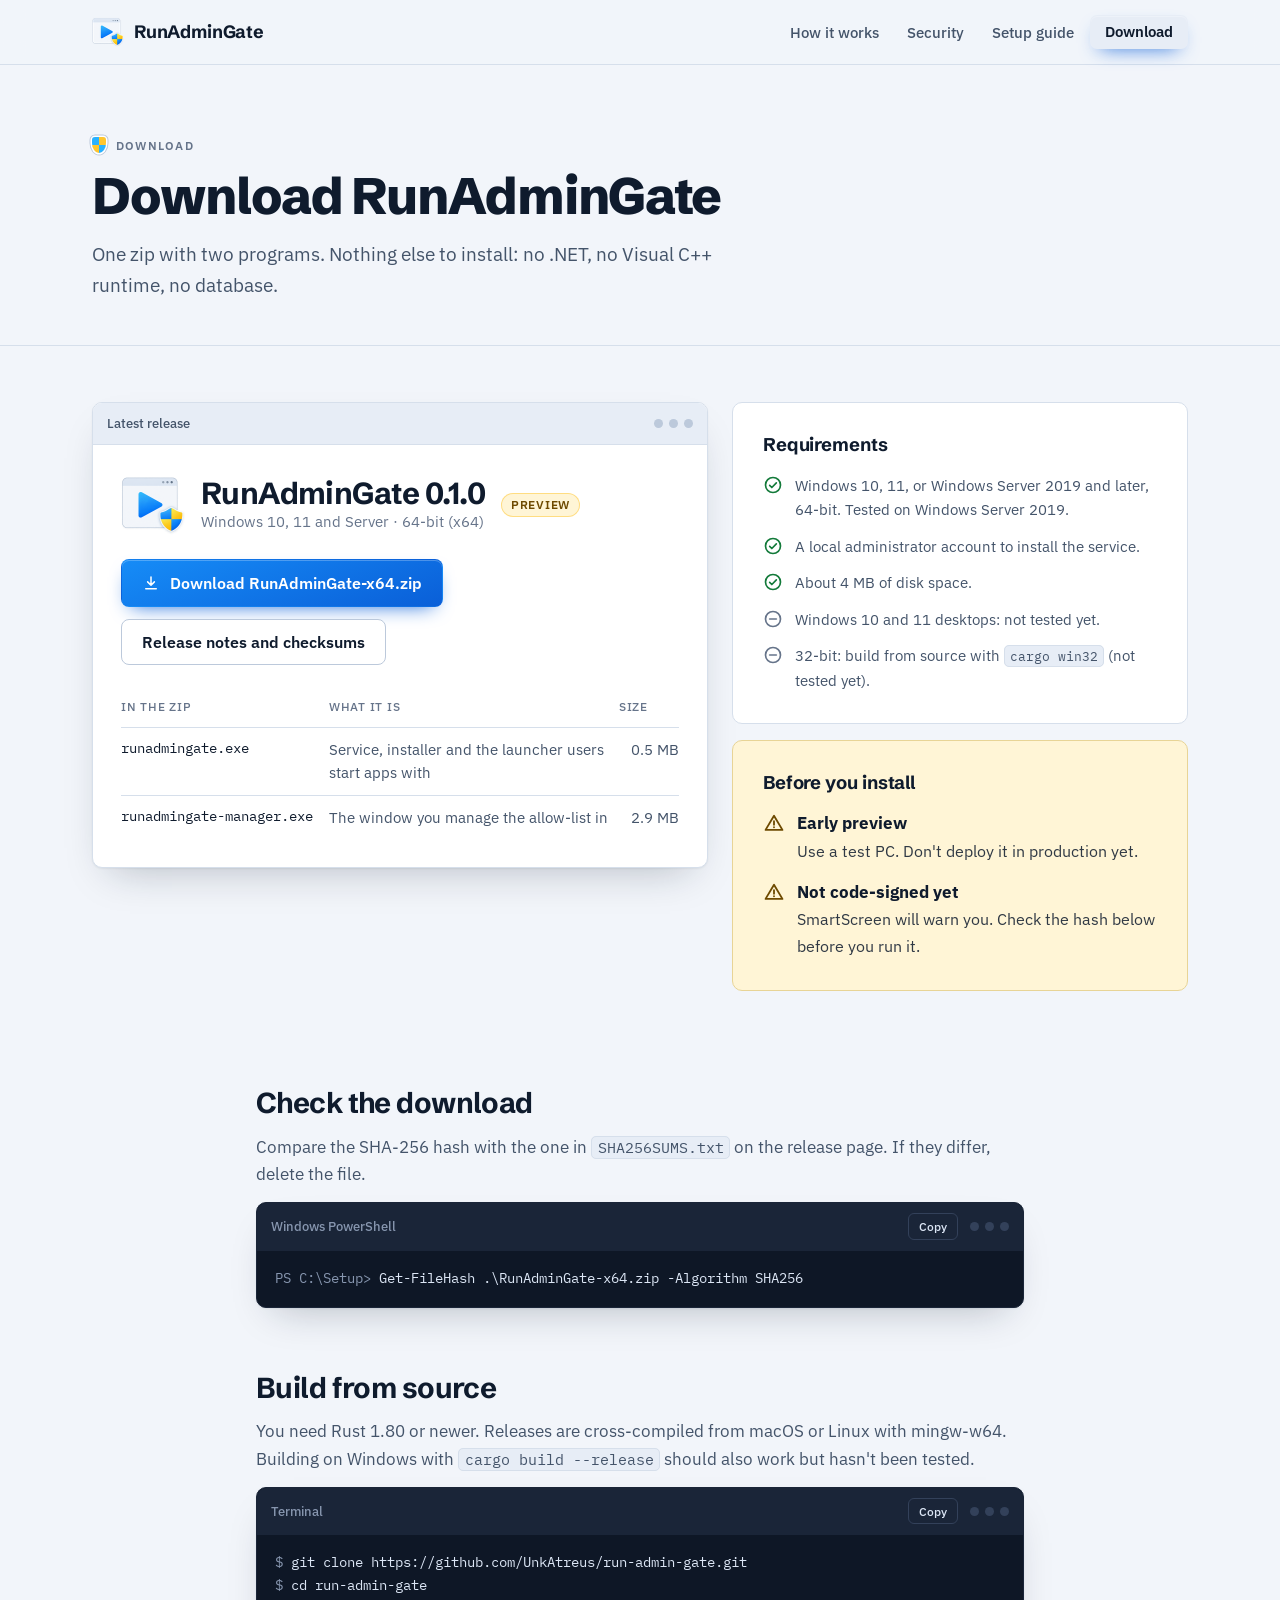
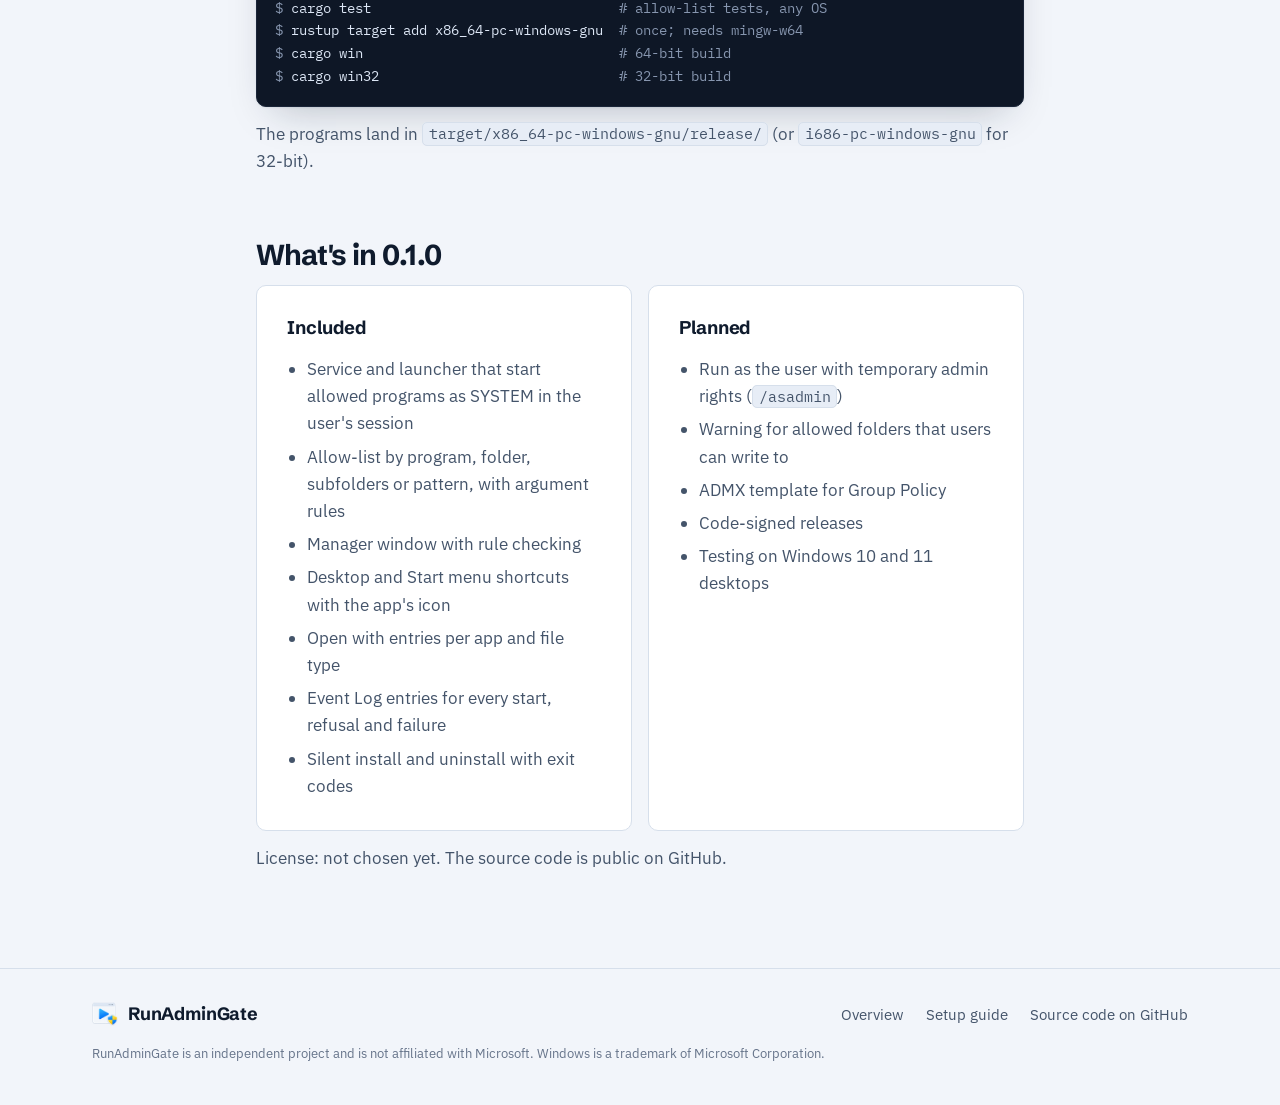
==== site/download.html @ f57c28ee "feat(site): add landing page, setup guide and download page Static site in site/, deployed to GitHub" ====
<!doctype html>
<html lang="en">
<head>
<meta charset="utf-8">
<meta name="viewport" content="width=device-width, initial-scale=1, viewport-fit=cover">
<title>Download RunAdminGate</title>
<meta name="claude:viewport-fit-sides" content="cover">
<meta name="description" content="Download RunAdminGate 0.1.0 for Windows 10, 11 and Windows Server (64-bit), check the file hash, or build it from source with Rust.">
<link rel="icon" type="image/png" href="img/logo-64.png">
<link rel="preconnect" href="https://fonts.googleapis.com">
<link rel="preconnect" href="https://fonts.gstatic.com" crossorigin>
<link rel="stylesheet" href="https://fonts.googleapis.com/css2?family=IBM+Plex+Mono:wght@400;500&family=IBM+Plex+Sans:ital,wght@0,400;0,500;0,600;1,400&family=Schibsted+Grotesk:wght@600;700;800&display=swap">
<link rel="stylesheet" href="site.css">
</head>
<body>

<header class="topbar">
  <div class="wrap topbar-in">
    <a class="brand" href="index.html"><img src="img/logo-64.png" alt="" width="32" height="32"><span>RunAdminGate</span></a>
    <nav class="nav" aria-label="Main">
      <a class="nav-sec" href="index.html#how">How it works</a>
      <a class="nav-sec" href="index.html#security">Security</a>
      <a href="how-to.html">Setup guide</a>
      <a class="btn btn-primary btn-sm" href="download.html" aria-current="page">Download</a>
    </nav>
  </div>
</header>

<main>
  <section class="page-head">
    <div class="wrap">
      <p class="label"><span class="shield" aria-hidden="true"></span>Download</p>
      <h1>Download RunAdminGate</h1>
      <p class="lead">One zip with two programs. Nothing else to install: no .NET, no Visual C++ runtime, no database.</p>
    </div>
  </section>

  <div class="wrap dl-grid">
    <div class="win release">
      <div class="win-bar"><span class="win-title">Latest release</span><span class="dots" aria-hidden="true"><i></i><i></i><i></i></span></div>
      <div class="body">
        <div class="release-top">
          <img src="img/logo.png" alt="" width="64" height="64">
          <div>
            <h2>RunAdminGate 0.1.0</h2>
            <p>Windows 10, 11 and Server · 64-bit (x64)</p>
          </div>
          <span class="pill">Preview</span>
        </div>
        <div class="cta-row">
          <a class="btn btn-primary" href="https://github.com/UnkAtreus/run-admin-gate/releases/latest/download/RunAdminGate-x64.zip">
            <svg viewBox="0 0 24 24" fill="none" stroke="currentColor" stroke-width="2" stroke-linecap="round" stroke-linejoin="round" aria-hidden="true"><path d="M12 4v11m0 0-4.5-4.5M12 15l4.5-4.5M5 19.5h14"/></svg>
            Download RunAdminGate-x64.zip
          </a>
          <a class="btn btn-quiet" href="https://github.com/UnkAtreus/run-admin-gate/releases/latest">Release notes and checksums</a>
        </div>
        <table class="files">
          <thead><tr><th scope="col">In the zip</th><th scope="col">What it is</th><th scope="col">Size</th></tr></thead>
          <tbody>
            <tr><td>runadmingate.exe</td><td>Service, installer and the launcher users start apps with</td><td>0.5 MB</td></tr>
            <tr><td>runadmingate-manager.exe</td><td>The window you manage the allow-list in</td><td>2.9 MB</td></tr>
          </tbody>
        </table>
      </div>
    </div>

    <aside class="side">
      <div class="panel">
        <h3>Requirements</h3>
        <ul class="reqs">
          <li><svg viewBox="0 0 24 24" fill="none" stroke="currentColor" stroke-width="2" stroke-linecap="round" stroke-linejoin="round" aria-hidden="true"><circle cx="12" cy="12" r="9"/><path d="m8 12.5 2.6 2.5L16 9.5"/></svg><span>Windows 10, 11, or Windows Server 2019 and later, 64-bit. Tested on Windows Server 2019.</span></li>
          <li><svg viewBox="0 0 24 24" fill="none" stroke="currentColor" stroke-width="2" stroke-linecap="round" stroke-linejoin="round" aria-hidden="true"><circle cx="12" cy="12" r="9"/><path d="m8 12.5 2.6 2.5L16 9.5"/></svg><span>A local administrator account to install the service.</span></li>
          <li><svg viewBox="0 0 24 24" fill="none" stroke="currentColor" stroke-width="2" stroke-linecap="round" stroke-linejoin="round" aria-hidden="true"><circle cx="12" cy="12" r="9"/><path d="m8 12.5 2.6 2.5L16 9.5"/></svg><span>About 4 MB of disk space.</span></li>
          <li class="no"><svg viewBox="0 0 24 24" fill="none" stroke="currentColor" stroke-width="2" stroke-linecap="round" stroke-linejoin="round" aria-hidden="true"><circle cx="12" cy="12" r="9"/><path d="M8 12h8"/></svg><span>Windows 10 and 11 desktops: not tested yet.</span></li>
          <li class="no"><svg viewBox="0 0 24 24" fill="none" stroke="currentColor" stroke-width="2" stroke-linecap="round" stroke-linejoin="round" aria-hidden="true"><circle cx="12" cy="12" r="9"/><path d="M8 12h8"/></svg><span>32-bit: build from source with <code>cargo win32</code> (not tested yet).</span></li>
        </ul>
      </div>
      <div class="panel caution">
        <h3>Before you install</h3>
        <ul class="checks">
          <li class="careful"><svg viewBox="0 0 24 24" fill="none" stroke="currentColor" stroke-width="2" stroke-linecap="round" stroke-linejoin="round" aria-hidden="true"><path d="M12 4 2.8 19.5h18.4z"/><path d="M12 10v4m0 2.6v.1"/></svg><div><strong>Early preview</strong><span>Use a test PC. Don't deploy it in production yet.</span></div></li>
          <li class="careful"><svg viewBox="0 0 24 24" fill="none" stroke="currentColor" stroke-width="2" stroke-linecap="round" stroke-linejoin="round" aria-hidden="true"><path d="M12 4 2.8 19.5h18.4z"/><path d="M12 10v4m0 2.6v.1"/></svg><div><strong>Not code-signed yet</strong><span>SmartScreen will warn you. Check the hash below before you run it.</span></div></li>
        </ul>
      </div>
    </aside>
  </div>

  <div class="wrap dl-more">
    <section id="verify">
      <h2>Check the download</h2>
      <p>Compare the SHA-256 hash with the one in <code>SHA256SUMS.txt</code> on the release page. If they differ, delete the file.</p>
      <div class="win term">
        <div class="win-bar"><span class="win-title">Windows PowerShell</span><button class="copy" type="button">Copy</button><span class="dots" aria-hidden="true"><i></i><i></i><i></i></span></div>
<pre><code><span class="p">PS C:\Setup&gt; </span>Get-FileHash .\RunAdminGate-x64.zip -Algorithm SHA256</code></pre>
      </div>
    </section>

    <section id="source">
      <h2>Build from source</h2>
      <p>You need Rust 1.80 or newer. Releases are cross-compiled from macOS or Linux with mingw-w64. Building on Windows with <code>cargo build --release</code> should also work but hasn't been tested.</p>
      <div class="win term">
        <div class="win-bar"><span class="win-title">Terminal</span><button class="copy" type="button">Copy</button><span class="dots" aria-hidden="true"><i></i><i></i><i></i></span></div>
<pre><code><span class="p">$ </span>git clone https://github.com/UnkAtreus/run-admin-gate.git
<span class="p">$ </span>cd run-admin-gate
<span class="p">$ </span>cargo test                               <span class="c"># allow-list tests, any OS</span>
<span class="p">$ </span>rustup target add x86_64-pc-windows-gnu  <span class="c"># once; needs mingw-w64</span>
<span class="p">$ </span>cargo win                                <span class="c"># 64-bit build</span>
<span class="p">$ </span>cargo win32                              <span class="c"># 32-bit build</span></code></pre>
      </div>
      <p>The programs land in <code>target/x86_64-pc-windows-gnu/release/</code> (or <code>i686-pc-windows-gnu</code> for 32-bit).</p>
    </section>

    <section id="changes">
      <h2>What's in 0.1.0</h2>
      <div class="notes-cols">
        <div class="panel">
          <h3>Included</h3>
          <ul>
            <li>Service and launcher that start allowed programs as SYSTEM in the user's session</li>
            <li>Allow-list by program, folder, subfolders or pattern, with argument rules</li>
            <li>Manager window with rule checking</li>
            <li>Desktop and Start menu shortcuts with the app's icon</li>
            <li>Open with entries per app and file type</li>
            <li>Event Log entries for every start, refusal and failure</li>
            <li>Silent install and uninstall with exit codes</li>
          </ul>
        </div>
        <div class="panel">
          <h3>Planned</h3>
          <ul>
            <li>Run as the user with temporary admin rights (<code>/asadmin</code>)</li>
            <li>Warning for allowed folders that users can write to</li>
            <li>ADMX template for Group Policy</li>
            <li>Code-signed releases</li>
            <li>Testing on Windows 10 and 11 desktops</li>
          </ul>
        </div>
      </div>
      <p>License: not chosen yet. The source code is public on GitHub.</p>
    </section>
  </div>
</main>

<footer class="foot">
  <div class="wrap foot-in">
    <a class="brand" href="index.html"><img src="img/logo-64.png" alt="" width="26" height="26"><span>RunAdminGate</span></a>
    <nav aria-label="Footer">
      <a href="index.html">Overview</a>
      <a href="how-to.html">Setup guide</a>
      <a href="https://github.com/UnkAtreus/run-admin-gate">Source code on GitHub</a>
    </nav>
    <p class="fine">RunAdminGate is an independent project and is not affiliated with Microsoft. Windows is a trademark of Microsoft Corporation.</p>
  </div>
</footer>

<script src="site.js" defer></script>
</body>
</html>
---- site/site.css ----
/* Layout: a cool "desktop" ground holding app-window panels. The logo's blue play
   and its blue/yellow shield quadrants are the only brand marks, used sparingly. */
:root {
  --desk: #F2F5FA;
  --panel: #FFFFFF;
  --chrome: #E7EDF6;
  --line: #D6DFEB;
  --line-strong: #BCC9DB;
  --ink: #0F1B2D;
  --ink-2: #44546A;
  --ink-3: #66748A;
  --blue: #0A6CF0;
  --blue-hi: #29B2FF;
  --link: #0759C6;
  --blue-tint: #E6F1FE;
  --btn-a: #168CF7;
  --btn-b: #0A5FD8;
  --gold: #FFC62E;
  --gold-mark: #FFDD6E;
  --gold-ink: #6E4A00;
  --gold-tint: #FFF5D6;
  --ok: #137A3A;
  --ok-tint: #E2F4E7;
  --warn: #8F5400;
  --warn-tint: #FFF0D2;
  --bad: #B42318;
  --bad-tint: #FDE8E6;
  --term-bg: #0E1726;
  --term-bar: #1A2538;
  --term-ink: #DCE6F5;
  --term-dim: #8796AF;
  --term-accent: #7CC4FF;
  --band: #0E1A2E;
  --band-ink: #EAF1FB;
  --band-ink-2: #A9B8CE;
  --shadow: 0 1px 2px rgb(15 27 45 / .06), 0 18px 40px -18px rgb(15 27 45 / .28);
  --font-display: "Schibsted Grotesk", "Segoe UI", system-ui, -apple-system, sans-serif;
  --font-body: "IBM Plex Sans", "Segoe UI", system-ui, -apple-system, sans-serif;
  --font-mono: "IBM Plex Mono", Consolas, "SFMono-Regular", ui-monospace, monospace;
  --wrap: 1160px;
  --radius: 10px;
  /* Windows look for the UAC illustration: fixed, because it pictures Windows itself. */
  --w-head: #F8CB4E;
  --w-body: #FFFFFF;
  --w-foot: #F0F0F0;
  --w-ink: #000000;
  --w-ink-2: #3B3B3B;
  --w-ink-3: #767676;
  --w-line: #8A8A8A;
  --w-link: #0063B1;
  --w-btn: #CCCCCC;
}
@media (prefers-color-scheme: dark) {
  :root:not([data-theme="light"]) {
    --desk: #0A111D;
    --panel: #101A2A;
    --chrome: #172338;
    --line: #22314A;
    --line-strong: #33466A;
    --ink: #E7EDF6;
    --ink-2: #A9B6C9;
    --ink-3: #8090A6;
    --blue: #2F8BFF;
    --blue-hi: #4CC3FF;
    --link: #73BAFF;
    --blue-tint: #10264A;
    --btn-a: #1E8FFF;
    --btn-b: #0A5CD6;
    --gold: #FFC62E;
    --gold-mark: rgb(255 198 46 / .38);
    --gold-ink: #FFD866;
    --gold-tint: #2B2410;
    --ok: #5BCB86;
    --ok-tint: #0F2A1B;
    --warn: #F2B04C;
    --warn-tint: #2D220E;
    --bad: #FF8A7E;
    --bad-tint: #35140F;
    --term-bg: #060C16;
    --term-bar: #131D2E;
    --term-ink: #DCE6F5;
    --term-dim: #8796AF;
    --term-accent: #7CC4FF;
    --band: #122038;
    --band-ink: #EAF1FB;
    --band-ink-2: #A9B8CE;
    --shadow: 0 1px 2px rgb(0 0 0 / .4), 0 18px 44px -18px rgb(0 0 0 / .7);
    color-scheme: dark;
  }
}
:root[data-theme="dark"] {
  --desk: #0A111D;
  --panel: #101A2A;
  --chrome: #172338;
  --line: #22314A;
  --line-strong: #33466A;
  --ink: #E7EDF6;
  --ink-2: #A9B6C9;
  --ink-3: #8090A6;
  --blue: #2F8BFF;
  --blue-hi: #4CC3FF;
  --link: #73BAFF;
  --blue-tint: #10264A;
  --btn-a: #1E8FFF;
  --btn-b: #0A5CD6;
  --gold: #FFC62E;
  --gold-mark: rgb(255 198 46 / .38);
  --gold-ink: #FFD866;
  --gold-tint: #2B2410;
  --ok: #5BCB86;
  --ok-tint: #0F2A1B;
  --warn: #F2B04C;
  --warn-tint: #2D220E;
  --bad: #FF8A7E;
  --bad-tint: #35140F;
  --term-bg: #060C16;
  --term-bar: #131D2E;
  --term-ink: #DCE6F5;
  --term-dim: #8796AF;
  --term-accent: #7CC4FF;
  --band: #122038;
  --band-ink: #EAF1FB;
  --band-ink-2: #A9B8CE;
  --shadow: 0 1px 2px rgb(0 0 0 / .4), 0 18px 44px -18px rgb(0 0 0 / .7);
  color-scheme: dark;
}

/* ---------- Base ---------- */
*, *::before, *::after { box-sizing: border-box; }
:root {
  padding-top: env(safe-area-inset-top, 0px);
  padding-bottom: env(safe-area-inset-bottom, 0px);
  -webkit-text-size-adjust: 100%;
}
html { scroll-behavior: smooth; scroll-padding-top: 84px; }
body {
  margin: 0;
  background: var(--desk);
  color: var(--ink);
  font: 400 17px/1.6 var(--font-body);
  -webkit-font-smoothing: antialiased;
}
img { max-width: 100%; height: auto; display: block; }
a { color: var(--link); text-underline-offset: 3px; }
a:hover { text-decoration-thickness: 2px; }
:focus-visible { outline: 2px solid var(--blue); outline-offset: 3px; border-radius: 4px; }
h1, h2, h3 { font-family: var(--font-display); color: var(--ink); text-wrap: balance; margin: 0; }
h1 { font-weight: 800; letter-spacing: -0.025em; }
h2 { font-weight: 700; font-size: clamp(1.75rem, 3.2vw, 2.5rem); line-height: 1.12; letter-spacing: -0.02em; }
h3 { font-weight: 700; font-size: 1.15rem; line-height: 1.3; letter-spacing: -0.005em; }
p { margin: 0; }
code, kbd, pre { font-family: var(--font-mono); }
:not(pre) > code {
  font-size: .86em;
  background: var(--chrome);
  border: 1px solid var(--line);
  border-radius: 5px;
  padding: .08em .38em;
  overflow-wrap: anywhere;
}
kbd {
  font-size: .82em;
  border: 1px solid var(--line-strong);
  border-bottom-width: 2px;
  border-radius: 5px;
  padding: .05em .4em;
  background: var(--panel);
}
.wrap {
  max-width: var(--wrap);
  margin-inline: auto;
  padding-left: max(clamp(16px, 4vw, 32px), env(safe-area-inset-left, 0px));
  padding-right: max(clamp(16px, 4vw, 32px), env(safe-area-inset-right, 0px));
}
.sr-only { position: absolute; width: 1px; height: 1px; overflow: hidden; clip: rect(0 0 0 0); white-space: nowrap; }

/* The shield mark from the logo: blue/yellow quadrants. */
.shield {
  display: inline-block;
  flex: none;
  width: 14px;
  height: 16px;
  background: conic-gradient(var(--gold) 0 25%, var(--blue-hi) 0 50%, var(--gold) 0 75%, var(--blue-hi) 0);
  border-radius: 3px 3px 50% 50% / 3px 3px 62% 62%;
  box-shadow: 0 0 0 1.5px var(--panel), 0 0 0 2.5px var(--line-strong);
}

/* ---------- Top bar ---------- */
.topbar {
  position: sticky;
  top: env(safe-area-inset-top, 0px);
  z-index: 20;
  background: color-mix(in srgb, var(--desk) 86%, transparent);
  backdrop-filter: saturate(1.4) blur(12px);
  -webkit-backdrop-filter: saturate(1.4) blur(12px);
  border-bottom: 1px solid var(--line);
}
.topbar-in { display: flex; align-items: center; gap: 16px; min-height: 64px; }
.brand {
  display: flex; align-items: center; gap: 10px;
  color: var(--ink); text-decoration: none;
  font: 700 1.12rem/1 var(--font-display); letter-spacing: -0.01em;
}
.brand img { width: 32px; height: 32px; }
.nav { margin-left: auto; display: flex; align-items: center; gap: 4px; }
.nav a:not(.btn) {
  color: var(--ink-2); text-decoration: none; font-size: .95rem; font-weight: 500;
  padding: 8px 12px; border-radius: 6px;
}
.nav a:not(.btn):hover { color: var(--ink); background: var(--chrome); }
.nav a[aria-current="page"] { color: var(--ink); background: var(--chrome); }
@media (max-width: 760px) { .nav .nav-sec { display: none; } }
@media (max-width: 420px) { .nav a:not(.btn) { padding: 8px 8px; } .brand span { font-size: 1rem; } }

/* ---------- Buttons ---------- */
.btn {
  display: inline-flex; align-items: center; justify-content: center; gap: 10px;
  font: 600 1rem/1 var(--font-body);
  padding: 14px 20px; border-radius: 8px;
  text-decoration: none; cursor: pointer; border: 1px solid transparent;
  transition: transform .15s ease, box-shadow .15s ease, background-color .15s ease;
}
.btn svg { width: 18px; height: 18px; flex: none; }
.btn-primary {
  color: #FFFFFF;
  background: linear-gradient(160deg, var(--btn-a), var(--btn-b));
  box-shadow: 0 1px 0 rgb(255 255 255 / .25) inset, 0 8px 20px -10px var(--btn-b);
}
.btn-primary:hover { transform: translateY(-1px); box-shadow: 0 1px 0 rgb(255 255 255 / .25) inset, 0 12px 24px -10px var(--btn-b); text-decoration: none; }
.btn-quiet { color: var(--ink); background: var(--panel); border-color: var(--line-strong); }
.btn-quiet:hover { background: var(--chrome); text-decoration: none; }
.btn-sm { padding: 9px 14px; font-size: .92rem; border-radius: 7px; }
@media (prefers-reduced-motion: reduce) {
  html { scroll-behavior: auto; }
  .btn, .btn:hover { transition: none; transform: none; }
}

/* ---------- Window frame (echoes the logo's app window) ---------- */
.win {
  background: var(--panel);
  border: 1px solid var(--line);
  border-radius: var(--radius);
  box-shadow: var(--shadow);
  overflow: hidden;
  min-width: 0;
}
.win-bar {
  display: flex; align-items: center; gap: 12px;
  padding: 10px 14px;
  background: var(--chrome);
  border-bottom: 1px solid var(--line);
  font-size: .82rem; color: var(--ink-2); font-weight: 500;
}
.win-title { min-width: 0; overflow: hidden; text-overflow: ellipsis; white-space: nowrap; }
.dots { margin-left: auto; display: flex; gap: 6px; flex: none; }
.dots i { width: 9px; height: 9px; border-radius: 50%; background: var(--line-strong); }

/* Terminal window: dark in both themes, like a real console. */
.term { background: var(--term-bg); border-color: var(--term-bar); }
.term .win-bar { background: var(--term-bar); border-bottom-color: var(--term-bar); color: var(--term-dim); }
.term .dots i { background: #33415A; }
.term pre {
  margin: 0; padding: 16px 18px 18px;
  color: var(--term-ink); font-size: .86rem; line-height: 1.65;
  overflow-x: auto; white-space: pre;
}
.term .p { color: var(--term-dim); user-select: none; }
.term .c { color: var(--term-dim); }
.term .a { color: var(--term-accent); }
.copy {
  margin-left: auto; flex: none;
  font: 500 .78rem/1 var(--font-body);
  color: var(--term-ink); background: transparent;
  border: 1px solid #33415A; border-radius: 6px;
  padding: 6px 10px; cursor: pointer;
}
.copy:hover { background: rgb(255 255 255 / .06); }
.copy + .dots { margin-left: 0; }

/* ---------- Section scaffolding ---------- */
.section { padding-block: clamp(56px, 8vw, 104px); }
.section + .section { border-top: 1px solid var(--line); }
.sec-head { display: grid; gap: 14px; max-width: 46rem; margin-bottom: clamp(28px, 4vw, 48px); }
.sec-head p { color: var(--ink-2); font-size: 1.08rem; }
.label {
  display: flex; align-items: center; gap: 10px;
  font: 600 .78rem/1 var(--font-body); letter-spacing: .1em; text-transform: uppercase;
  color: var(--ink-3);
}

/* ---------- Hero ---------- */
.hero { padding-block: clamp(40px, 7vw, 88px) clamp(48px, 7vw, 96px); overflow: hidden; }
.hero-grid { display: grid; gap: clamp(36px, 5vw, 64px); align-items: center; }
@media (min-width: 980px) { .hero-grid { grid-template-columns: minmax(0, 1.08fr) minmax(0, 1fr); } }
.hero-copy { display: grid; gap: 22px; min-width: 0; }
.hero h1 { font-size: clamp(2.3rem, 4.6vw, 3.35rem); line-height: 1.05; }
.hl {
  background: linear-gradient(transparent 60%, var(--gold-mark) 60%, var(--gold-mark) 92%, transparent 92%);
  padding-inline: .06em;
  -webkit-box-decoration-break: clone; box-decoration-break: clone;
}
.lead { font-size: clamp(1.06rem, 1.6vw, 1.2rem); color: var(--ink-2); max-width: 34em; }
.cta-row { display: flex; flex-wrap: wrap; gap: 12px; }
.facts {
  list-style: none; margin: 0; padding: 0;
  display: flex; flex-wrap: wrap; gap: 8px 20px;
  font-size: .9rem; color: var(--ink-3);
}
.facts li { display: flex; align-items: center; gap: 8px; }
.facts li::before { content: ""; width: 6px; height: 6px; border-radius: 50%; background: var(--blue-hi); }

.hero-visual { position: relative; min-width: 0; }
.shot { margin: 0; }
.shot img {
  border: 1px solid var(--line-strong);
  border-radius: 8px;
  box-shadow: var(--shadow);
  background: var(--panel);
}
.events { display: grid; gap: 10px; margin-top: 14px; }
@media (min-width: 980px) {
  .hero-visual { padding: 0 0 136px 24px; }
  .events { position: absolute; left: -8px; bottom: 0; width: min(420px, 86%); margin: 0; }
}
.event {
  background: var(--panel);
  border: 1px solid var(--line);
  border-left: 3px solid var(--lvl);
  border-radius: 8px;
  box-shadow: var(--shadow);
  padding: 10px 14px 12px;
  font-size: .8rem;
  min-width: 0;
}
.event header { display: flex; flex-wrap: wrap; align-items: center; gap: 4px 10px; color: var(--ink-3); margin-bottom: 4px; }
.event header strong { color: var(--ink); font-weight: 600; }
.event .src { margin-left: auto; font-family: var(--font-mono); font-size: .74rem; }
.event p { font-family: var(--font-mono); font-size: .76rem; line-height: 1.55; color: var(--ink-2); overflow-wrap: anywhere; }
.lvl {
  display: inline-grid; place-items: center;
  width: 16px; height: 16px; border-radius: 50%;
  background: var(--lvl); color: var(--panel);
  font: 700 .7rem/1 var(--font-body);
}
.ev-info { --lvl: var(--blue); }
.ev-warn { --lvl: var(--warn); }
.ev-warn .lvl { border-radius: 3px; }
.ev-err { --lvl: var(--bad); }

/* ---------- Problem → fix ---------- */
.problem-head { display: grid; gap: 32px; align-items: center; margin-bottom: clamp(28px, 4vw, 44px); }
.problem-head .sec-head { margin-bottom: 0; }
@media (min-width: 980px) { .problem-head { grid-template-columns: minmax(0, 1.25fr) minmax(0, .75fr); gap: 56px; } }

/* UAC illustration: the administrator credential prompt, drawn as a picture. */
.shot-uac { margin: 0; display: grid; justify-items: center; min-width: 0; }
.uacw {
  width: min(100%, 360px);
  background: var(--w-body); color: var(--w-ink);
  font: 400 .72rem/1.45 "Segoe UI", var(--font-body);
  box-shadow: var(--shadow);
  border: 1px solid var(--w-line);
  user-select: none; pointer-events: none;
}
.uacw-head { background: var(--w-head); padding: 8px 14px 14px; display: grid; gap: 8px; }
.uacw-title { display: flex; justify-content: space-between; align-items: center; font-size: .68rem; color: var(--w-ink-2); }
.uacw-x { position: relative; width: 9px; height: 9px; }
.uacw-x::before, .uacw-x::after { content: ""; position: absolute; left: 4px; top: -1px; width: 1px; height: 11px; background: var(--w-ink-2); transform: rotate(45deg); }
.uacw-x::after { transform: rotate(-45deg); }
.uacw-q { font-size: .98rem; line-height: 1.3; font-weight: 400; color: var(--w-ink); }
.uacw-body { padding: 12px 14px 12px; display: grid; gap: 8px; color: var(--w-ink-2); }
.uacw-app { display: flex; align-items: center; gap: 10px; font-size: .82rem; color: var(--w-ink); }
.uacw-icon {
  width: 28px; height: 28px; flex: none;
  background: linear-gradient(160deg, #D9DEE6, #9AA3B0);
  border: 1px solid #8A93A0; border-radius: 2px;
}
.uacw-link { color: var(--w-link); }
.uacw-cred { display: flex; gap: 10px; align-items: flex-start; margin-top: 2px; }
.uacw-user {
  position: relative; width: 38px; height: 38px; flex: none;
  background: #C9CED6; overflow: hidden;
}
.uacw-user::before { content: ""; position: absolute; left: 13px; top: 7px; width: 12px; height: 12px; border-radius: 50%; background: #F4F5F7; }
.uacw-user::after { content: ""; position: absolute; left: 7px; top: 22px; width: 24px; height: 22px; border-radius: 12px 12px 0 0; background: #F4F5F7; }
.uacw-fields { flex: 1; display: grid; gap: 6px; min-width: 0; }
.uacw-field { border: 2px solid var(--w-line); padding: 3px 6px; color: var(--w-ink-3); background: var(--w-body); }
.uacw-name { color: var(--w-ink); font-size: .82rem; }
.uacw-domain { color: var(--w-ink-2); font-size: .68rem; }
.uacw-foot { background: var(--w-foot); padding: 10px 14px; display: grid; grid-template-columns: 1fr 1fr; gap: 8px; }
.uacw-btn { text-align: center; padding: 5px 0; background: var(--w-btn); border: 2px solid var(--w-btn); color: var(--w-ink); }
.uacw-btn.off { color: var(--w-ink-3); }

/* The stall: four steps that end badly. */
.stall {
  list-style: none; margin: 0; padding: 0;
  display: grid; gap: 14px;
}
@media (min-width: 640px) and (max-width: 979px) { .stall { grid-template-columns: repeat(2, minmax(0, 1fr)); } }
@media (min-width: 980px) { .stall { grid-template-columns: repeat(4, minmax(0, 1fr)); } }
.stall li {
  position: relative;
  display: grid; grid-template-rows: auto auto 1fr; gap: 10px;
  background: var(--panel);
  border: 1px solid var(--line);
  border-radius: var(--radius);
  padding: 20px;
  min-width: 0;
}
.stall p { color: var(--ink-2); font-size: .95rem; }
.stall .n {
  display: inline-grid; place-items: center;
  width: 30px; height: 30px; border-radius: 50%;
  font: 700 .9rem/1 var(--font-display);
  color: var(--ink-2); background: var(--chrome); border: 1px solid var(--line-strong);
}
.stall li.bad { background: var(--bad-tint); border-color: color-mix(in srgb, var(--bad) 35%, var(--line)); }
.stall li.bad .n { color: var(--panel); background: var(--bad); border-color: var(--bad); }
.stall li.bad p { color: var(--ink); opacity: .86; }

/* The turn: what changes with RunAdminGate. */
.turn {
  display: flex; align-items: center; gap: 14px;
  margin-block: clamp(22px, 3vw, 32px);
  color: var(--ink-3); font: 600 .78rem/1 var(--font-body); letter-spacing: .1em; text-transform: uppercase;
}
.turn::before, .turn::after { content: ""; flex: 1; height: 1px; background: var(--line-strong); }
.fixit {
  background: var(--panel);
  border: 1px solid color-mix(in srgb, var(--blue) 35%, var(--line));
  border-radius: var(--radius);
  box-shadow: var(--shadow);
  padding: clamp(22px, 3.4vw, 36px);
  display: grid; gap: clamp(22px, 3vw, 30px);
}
.fixit-head { display: flex; gap: 16px; align-items: flex-start; }
.fixit-head img { width: 48px; height: 48px; flex: none; }
.fixit-head h3 { font-size: clamp(1.35rem, 2.4vw, 1.75rem); letter-spacing: -0.015em; }
.fixit-head p { color: var(--ink-2); margin-top: 6px; max-width: 40rem; }
.benefits { list-style: none; margin: 0; padding: 0; display: grid; gap: 22px 28px; }
@media (min-width: 640px) { .benefits { grid-template-columns: repeat(2, minmax(0, 1fr)); } }
@media (min-width: 1020px) { .benefits { grid-template-columns: repeat(4, minmax(0, 1fr)); } }
.benefits li { display: grid; gap: 6px; align-content: start; min-width: 0; }
.benefits svg { width: 24px; height: 24px; color: var(--blue); margin-bottom: 4px; }
.benefits strong { font: 700 1.05rem/1.3 var(--font-display); color: var(--ink); }
.benefits span { color: var(--ink-2); font-size: .95rem; }
.more { justify-self: start; font-weight: 600; text-decoration: none; }
.more:hover { text-decoration: underline; }

/* ---------- Disclaimer ---------- */
.disclaimer { display: grid; gap: 14px; }
.disclaimer h2 { font-size: clamp(1.3rem, 2.2vw, 1.6rem); }
.disc-cols { display: grid; gap: 14px 40px; margin-top: 8px; }
@media (min-width: 860px) { .disc-cols { grid-template-columns: repeat(2, minmax(0, 1fr)); } }
.disc-cols p { color: var(--ink-2); font-size: .9rem; line-height: 1.6; }
.disc-cols strong { color: var(--ink); font-weight: 600; }

/* ---------- Flow ---------- */
.flow {
  list-style: none; margin: 0 0 clamp(28px, 4vw, 40px); padding: 0;
  display: grid; gap: 14px;
  counter-reset: flow;
}
@media (min-width: 980px) { .flow { grid-template-columns: repeat(4, minmax(0, 1fr)); } }
@media (min-width: 640px) and (max-width: 979px) { .flow { grid-template-columns: repeat(2, minmax(0, 1fr)); } }
.flow li {
  position: relative;
  display: grid; grid-template-rows: auto auto 1fr auto; gap: 10px;
  background: var(--panel);
  border: 1px solid var(--line);
  border-radius: var(--radius);
  padding: 20px;
  min-width: 0;
}
.flow p { color: var(--ink-2); font-size: .95rem; }
.flow code { justify-self: start; font-size: .78rem; overflow-wrap: normal; }
.num {
  display: inline-grid; place-items: center;
  width: 30px; height: 30px; border-radius: 50%;
  color: #FFFFFF; font: 700 .9rem/1 var(--font-display);
  background: linear-gradient(160deg, var(--btn-a), var(--btn-b));
}
/* Step rail: on wide screens the step numbers sit on one line above the cards,
   so the order reads left to right without arrows in the gaps. */
@media (min-width: 980px) {
  .flow, .stall { position: relative; padding-top: 50px; }
  .flow::before, .stall::before {
    content: ""; position: absolute; top: 15px; height: 2px; border-radius: 2px;
    left: 16px; right: calc((100% - 3 * 14px) / 4 - 16px);
  }
  .flow::before { background: linear-gradient(90deg, var(--blue-hi), var(--blue)); }
  .stall::before { background: linear-gradient(90deg, var(--line-strong) 66%, var(--bad)); }
  .flow li > .num, .stall li > .n {
    position: absolute; top: -50px; left: 0;
    box-shadow: 0 0 0 6px var(--desk);
  }
  .flow li { grid-template-rows: auto 1fr auto; }
  .stall li { grid-template-rows: auto 1fr; }
}

/* Registry editor window */
.regedit .reg-path {
  font-family: var(--font-mono); font-size: .8rem; color: var(--ink-2);
  padding: 8px 14px; border-bottom: 1px solid var(--line);
  overflow-wrap: anywhere;
}
.table-scroll { overflow-x: auto; }
.reg-table { width: 100%; border-collapse: collapse; font-size: .85rem; }
.reg-table th, .reg-table td { text-align: left; padding: 9px 14px; border-bottom: 1px solid var(--line); vertical-align: top; }
.reg-table th { font-weight: 500; color: var(--ink-3); font-size: .78rem; background: var(--panel); }
.reg-table td { font-family: var(--font-mono); font-size: .8rem; white-space: nowrap; }
.reg-table td:last-child { white-space: normal; min-width: 18rem; color: var(--ink); }
.reg-table tr:last-child td { border-bottom: 0; }
.reg-ico {
  display: inline-block; width: 18px; height: 12px; margin-right: 8px; vertical-align: -1px;
  border-radius: 2px; font: 700 8px/12px var(--font-mono); text-align: center;
  color: #FFFFFF; background: var(--ink-3);
}
.reg-ico.sz { background: var(--bad); }
.caption { color: var(--ink-3); font-size: .92rem; margin-top: 14px; max-width: 46rem; }

/* ---------- Features ---------- */
.features { display: grid; gap: 0 clamp(24px, 4vw, 48px); }
@media (min-width: 700px) { .features { grid-template-columns: repeat(2, minmax(0, 1fr)); } }
@media (min-width: 1020px) { .features { grid-template-columns: repeat(3, minmax(0, 1fr)); } }
.feature { display: grid; gap: 8px; align-content: start; padding-block: 22px; border-top: 1px solid var(--line); min-width: 0; }
.feature svg { width: 26px; height: 26px; color: var(--blue); margin-bottom: 4px; }
.feature p { color: var(--ink-2); font-size: .97rem; }
.shots { display: grid; gap: 20px; margin-top: clamp(32px, 5vw, 56px); align-items: start; }
@media (min-width: 860px) { .shots { grid-template-columns: minmax(0, 1.75fr) minmax(0, 1fr); } }
.shots figure { margin: 0; display: grid; gap: 10px; min-width: 0; }
.shots img { border: 1px solid var(--line-strong); border-radius: 8px; box-shadow: var(--shadow); background: var(--panel); }
.shots figcaption { color: var(--ink-3); font-size: .9rem; }

/* ---------- Security ---------- */
.split { display: grid; gap: 16px; }
@media (min-width: 860px) { .split { grid-template-columns: repeat(2, minmax(0, 1fr)); } }
.panel {
  background: var(--panel); border: 1px solid var(--line); border-radius: var(--radius);
  padding: clamp(20px, 3vw, 30px); display: grid; gap: 16px; align-content: start; min-width: 0;
}
.panel.caution { background: var(--gold-tint); border-color: color-mix(in srgb, var(--gold) 45%, var(--line)); }
.checks { list-style: none; margin: 0; padding: 0; display: grid; gap: 14px; }
.checks li { display: grid; grid-template-columns: 22px minmax(0, 1fr); gap: 12px; }
.checks svg { width: 22px; height: 22px; margin-top: 2px; }
.checks .ok svg { color: var(--ok); }
.checks .careful svg { color: var(--gold-ink); }
.checks strong { display: block; color: var(--ink); }
.checks span { color: var(--ink-2); font-size: .97rem; }
.caution .checks span { color: var(--ink); opacity: .86; }

/* ---------- Compare ---------- */
.compare-scroll { overflow-x: auto; border: 1px solid var(--line); border-radius: var(--radius); background: var(--panel); }
.compare { width: 100%; min-width: 680px; border-collapse: collapse; font-size: .95rem; }
.compare th, .compare td { padding: 14px 18px; text-align: left; border-bottom: 1px solid var(--line); vertical-align: top; }
.compare thead th { font: 700 .98rem/1.3 var(--font-display); color: var(--ink); background: var(--chrome); }
.compare tbody th { font-weight: 500; color: var(--ink-2); width: 30%; }
.compare tr:last-child th, .compare tr:last-child td { border-bottom: 0; }
.compare .us { background: var(--blue-tint); color: var(--ink); font-weight: 500; }
.compare thead .us { background: color-mix(in srgb, var(--blue-tint) 70%, var(--chrome)); }
.compare .us-head { display: flex; align-items: center; gap: 8px; }

/* ---------- FAQ ---------- */
.faq { display: grid; max-width: 52rem; border-top: 1px solid var(--line); }
.faq details { border-bottom: 1px solid var(--line); }
.faq summary {
  cursor: pointer; list-style: none;
  display: flex; align-items: center; justify-content: space-between; gap: 16px;
  padding: 18px 2px; font: 600 1.06rem/1.4 var(--font-body);
}
.faq summary::-webkit-details-marker { display: none; }
.faq summary::after {
  content: ""; flex: none; width: 9px; height: 9px;
  border-right: 2px solid var(--ink-3); border-bottom: 2px solid var(--ink-3);
  transform: rotate(45deg) translateY(-3px); transition: transform .15s ease;
}
.faq details[open] summary::after { transform: rotate(-135deg) translateY(-2px); }
.faq .answer { padding: 0 2px 20px; color: var(--ink-2); display: grid; gap: 10px; max-width: 46rem; }

/* ---------- Closing band ---------- */
.band-cta { background: var(--band); color: var(--band-ink); }
.band-cta .wrap { padding-block: clamp(48px, 7vw, 80px); display: grid; gap: 28px; align-items: center; }
@media (min-width: 860px) { .band-cta .wrap { grid-template-columns: auto minmax(0, 1fr) auto; } }
.band-cta img { width: 84px; height: 84px; }
.band-cta h2 { color: var(--band-ink); font-size: clamp(1.6rem, 3vw, 2.2rem); }
.band-cta p { color: var(--band-ink-2); margin-top: 8px; max-width: 36rem; }
.band-cta .btn-quiet { background: transparent; color: var(--band-ink); border-color: rgb(255 255 255 / .28); }
.band-cta .btn-quiet:hover { background: rgb(255 255 255 / .08); }

/* ---------- Footer ---------- */
.foot { border-top: 1px solid var(--line); }
.foot-in { padding-block: 32px 40px; display: grid; gap: 16px; }
@media (min-width: 760px) { .foot-in { grid-template-columns: auto minmax(0, 1fr); align-items: center; } }
.foot .brand img { width: 26px; height: 26px; }
.foot nav { display: flex; flex-wrap: wrap; gap: 6px 22px; }
@media (min-width: 760px) { .foot nav { justify-content: flex-end; } }
.foot nav a { color: var(--ink-2); text-decoration: none; font-size: .95rem; }
.foot nav a:hover { color: var(--ink); text-decoration: underline; }
.fine { grid-column: 1 / -1; color: var(--ink-3); font-size: .84rem; }

/* ---------- Doc pages (guide, download) ---------- */
.page-head { padding-block: clamp(40px, 6vw, 72px) clamp(28px, 4vw, 44px); border-bottom: 1px solid var(--line); }
.page-head .wrap { display: grid; gap: 16px; }
.page-head h1 { font-size: clamp(2.1rem, 4.6vw, 3.2rem); line-height: 1.06; }
.page-head .lead { max-width: 40rem; }
.doc-grid { display: grid; gap: 40px; padding-block: clamp(32px, 5vw, 56px) clamp(56px, 8vw, 96px); }
@media (min-width: 1020px) { .doc-grid { grid-template-columns: 240px minmax(0, 1fr); gap: 56px; } }
.toc { min-width: 0; }
@media (min-width: 1020px) { .toc { position: sticky; top: calc(env(safe-area-inset-top, 0px) + 88px); align-self: start; } }
.toc ol { list-style: none; margin: 10px 0 0; padding: 0; display: grid; gap: 2px; counter-reset: toc; }
.toc a {
  display: grid; grid-template-columns: 26px minmax(0, 1fr); align-items: baseline;
  padding: 7px 10px; border-radius: 6px;
  color: var(--ink-2); text-decoration: none; font-size: .93rem; line-height: 1.35;
}
.toc a:hover { background: var(--chrome); color: var(--ink); }
.toc a.on { background: var(--blue-tint); color: var(--ink); font-weight: 500; }
.toc .n { font: 600 .8rem/1 var(--font-mono); color: var(--ink-3); }
.toc .extra { margin-top: 14px; padding-top: 14px; border-top: 1px solid var(--line); }
@media (max-width: 1019px) {
  .toc { background: var(--panel); border: 1px solid var(--line); border-radius: var(--radius); padding: 16px; }
  .toc ol { grid-template-columns: repeat(auto-fill, minmax(220px, 1fr)); }
}

.doc { min-width: 0; max-width: 46rem; display: grid; gap: clamp(48px, 6vw, 72px); }
.step { display: grid; gap: 16px; min-width: 0; }
.step-head { display: flex; align-items: center; gap: 14px; }
.step-head .num { width: 36px; height: 36px; font-size: 1rem; flex: none; }
.step-head h2 { font-size: clamp(1.45rem, 2.6vw, 1.85rem); }
.step > p, .step li { color: var(--ink-2); }
.step strong { color: var(--ink); font-weight: 600; }
.step ol, .step ul { margin: 0; padding-left: 1.3em; display: grid; gap: 8px; }
.step figure { margin: 4px 0; display: grid; gap: 10px; }
.step figure img { border: 1px solid var(--line-strong); border-radius: 8px; box-shadow: var(--shadow); background: var(--panel); }
.step figcaption { color: var(--ink-3); font-size: .88rem; }
.ui { font-weight: 600; color: var(--ink); white-space: nowrap; }

.note, .warn-box {
  display: grid; grid-template-columns: 22px minmax(0, 1fr); gap: 12px;
  border-radius: 8px; padding: 14px 16px; font-size: .95rem;
}
.note { background: var(--blue-tint); color: var(--ink); }
.note svg { color: var(--blue); }
.warn-box { background: var(--gold-tint); color: var(--ink); }
.warn-box svg { color: var(--gold-ink); }
.note svg, .warn-box svg { width: 20px; height: 20px; margin-top: 2px; }
.note p + p, .warn-box p + p { margin-top: 6px; }

.ref { width: 100%; border-collapse: collapse; font-size: .92rem; }
.ref th, .ref td { text-align: left; padding: 10px 12px; border-bottom: 1px solid var(--line); vertical-align: top; }
.ref th { color: var(--ink-3); font-weight: 500; font-size: .8rem; text-transform: uppercase; letter-spacing: .06em; }
.ref td { color: var(--ink-2); }
.ref td:first-child { white-space: nowrap; }
.ref-wrap { overflow-x: auto; background: var(--panel); border: 1px solid var(--line); border-radius: var(--radius); }
.ref-wrap .ref tr:last-child td { border-bottom: 0; }

/* Rule tester */
.tester .body { padding: 16px; display: grid; gap: 14px; }
.presets { display: flex; flex-wrap: wrap; gap: 8px; }
.chip {
  font: 500 .82rem/1 var(--font-body);
  color: var(--ink-2); background: var(--desk);
  border: 1px solid var(--line); border-radius: 999px;
  padding: 7px 12px; cursor: pointer;
}
.chip:hover { color: var(--ink); border-color: var(--line-strong); }
.chip[aria-pressed="true"] { color: var(--ink); background: var(--blue-tint); border-color: color-mix(in srgb, var(--blue) 40%, var(--line)); }
.field { display: grid; gap: 6px; min-width: 0; }
.field label { font-size: .84rem; font-weight: 500; color: var(--ink-2); }
.field input {
  width: 100%; min-width: 0;
  font: 400 .9rem/1.4 var(--font-mono); color: var(--ink);
  background: var(--panel); border: 1px solid var(--line-strong); border-radius: 6px;
  padding: 10px 12px;
}
.field input:focus { outline: none; border-color: var(--blue); box-shadow: 0 0 0 3px color-mix(in srgb, var(--blue) 22%, transparent); }
.fields-2 { display: grid; gap: 14px; }
@media (min-width: 640px) { .fields-2 { grid-template-columns: minmax(0, 1.6fr) minmax(0, 1fr); } }
.verdict {
  display: grid; grid-template-columns: 22px minmax(0, 1fr); gap: 12px;
  border-radius: 8px; padding: 14px 16px; border: 1px solid transparent;
}
.verdict svg { width: 22px; height: 22px; margin-top: 1px; }
.verdict strong { display: block; }
.verdict span { font-size: .92rem; overflow-wrap: anywhere; }
.verdict.allow { background: var(--ok-tint); color: var(--ink); border-color: color-mix(in srgb, var(--ok) 30%, transparent); }
.verdict.allow svg, .verdict.allow strong { color: var(--ok); }
.verdict.deny { background: var(--bad-tint); color: var(--ink); border-color: color-mix(in srgb, var(--bad) 30%, transparent); }
.verdict.deny svg, .verdict.deny strong { color: var(--bad); }
.verdict.skip { background: var(--warn-tint); color: var(--ink); border-color: color-mix(in srgb, var(--warn) 30%, transparent); }
.verdict.skip svg, .verdict.skip strong { color: var(--warn); }

/* Download page */
.dl-grid { display: grid; gap: 24px; padding-block: clamp(32px, 5vw, 56px) clamp(56px, 8vw, 96px); }
@media (min-width: 1020px) { .dl-grid { grid-template-columns: minmax(0, 1.35fr) minmax(0, 1fr); align-items: start; } }
.release .body { padding: clamp(20px, 3vw, 28px); display: grid; gap: 22px; }
.release-top { display: flex; flex-wrap: wrap; align-items: center; gap: 16px; }
.release-top img { width: 64px; height: 64px; }
.release-top h2 { font-size: clamp(1.5rem, 2.6vw, 1.9rem); }
.release-top p { color: var(--ink-3); font-size: .92rem; }
.pill {
  display: inline-flex; align-items: center; gap: 6px;
  font: 600 .74rem/1 var(--font-body); letter-spacing: .06em; text-transform: uppercase;
  padding: 5px 9px; border-radius: 999px;
  background: var(--gold-tint); color: var(--gold-ink);
  border: 1px solid color-mix(in srgb, var(--gold) 50%, transparent);
}
.files { width: 100%; border-collapse: collapse; font-size: .92rem; }
.files th, .files td { text-align: left; padding: 10px 0; border-bottom: 1px solid var(--line); vertical-align: top; }
.files th { color: var(--ink-3); font-weight: 500; font-size: .78rem; text-transform: uppercase; letter-spacing: .06em; }
.files td { color: var(--ink-2); }
.files td:first-child { font-family: var(--font-mono); font-size: .85rem; color: var(--ink); padding-right: 16px; white-space: nowrap; }
.files td:last-child { text-align: right; white-space: nowrap; font-variant-numeric: tabular-nums; padding-left: 12px; }
.files tr:last-child td { border-bottom: 0; }
.side { display: grid; gap: 16px; min-width: 0; }
.reqs { list-style: none; margin: 0; padding: 0; display: grid; gap: 12px; }
.reqs li { display: grid; grid-template-columns: 22px minmax(0, 1fr); gap: 10px; color: var(--ink-2); font-size: .96rem; }
.reqs svg { width: 20px; height: 20px; margin-top: 2px; color: var(--ok); }
.reqs .no svg { color: var(--ink-3); }
.dl-more { display: grid; gap: clamp(40px, 6vw, 64px); padding-bottom: clamp(56px, 8vw, 96px); max-width: 52rem; }
.dl-more section { display: grid; gap: 14px; }
.dl-more h2 { font-size: clamp(1.4rem, 2.4vw, 1.8rem); }
.dl-more p, .dl-more li { color: var(--ink-2); }
.dl-more ul { margin: 0; padding-left: 1.2em; display: grid; gap: 6px; }
.notes-cols { display: grid; gap: 16px; }
@media (min-width: 760px) { .notes-cols { grid-template-columns: repeat(2, minmax(0, 1fr)); } }
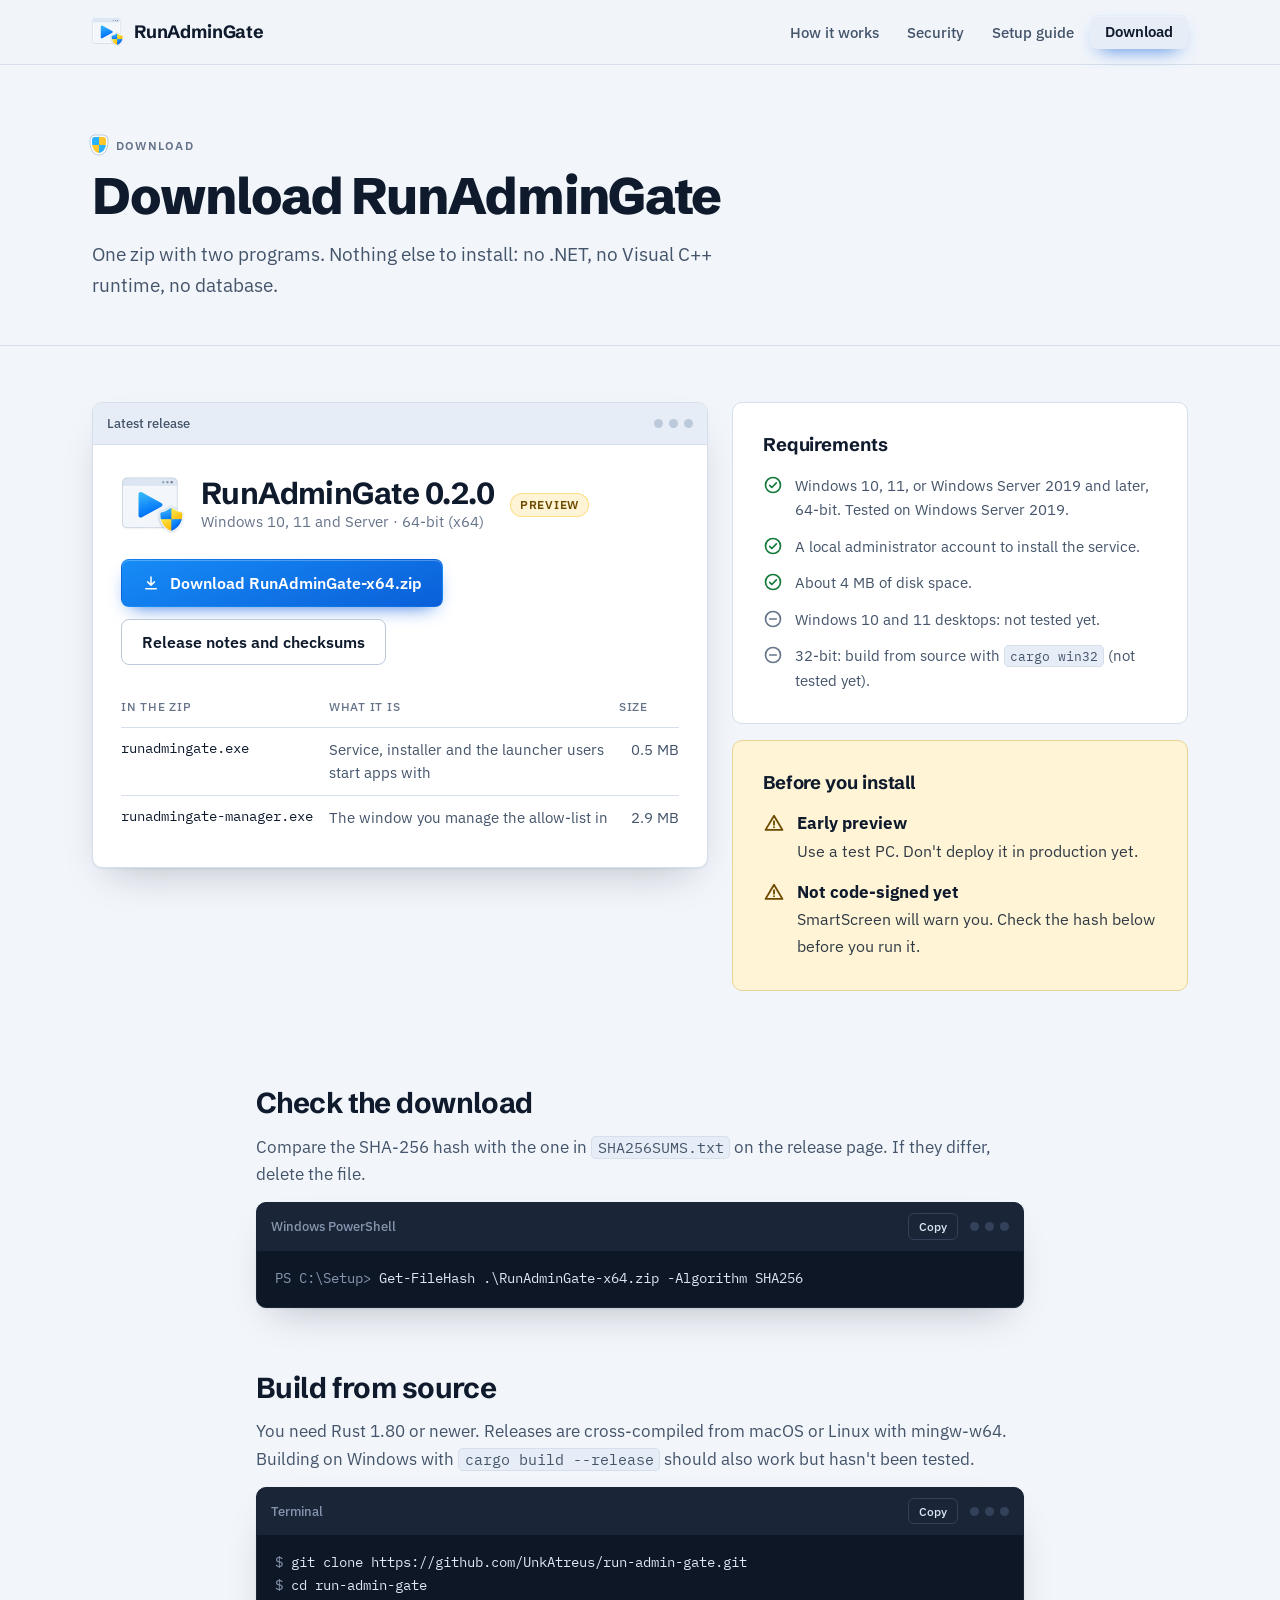
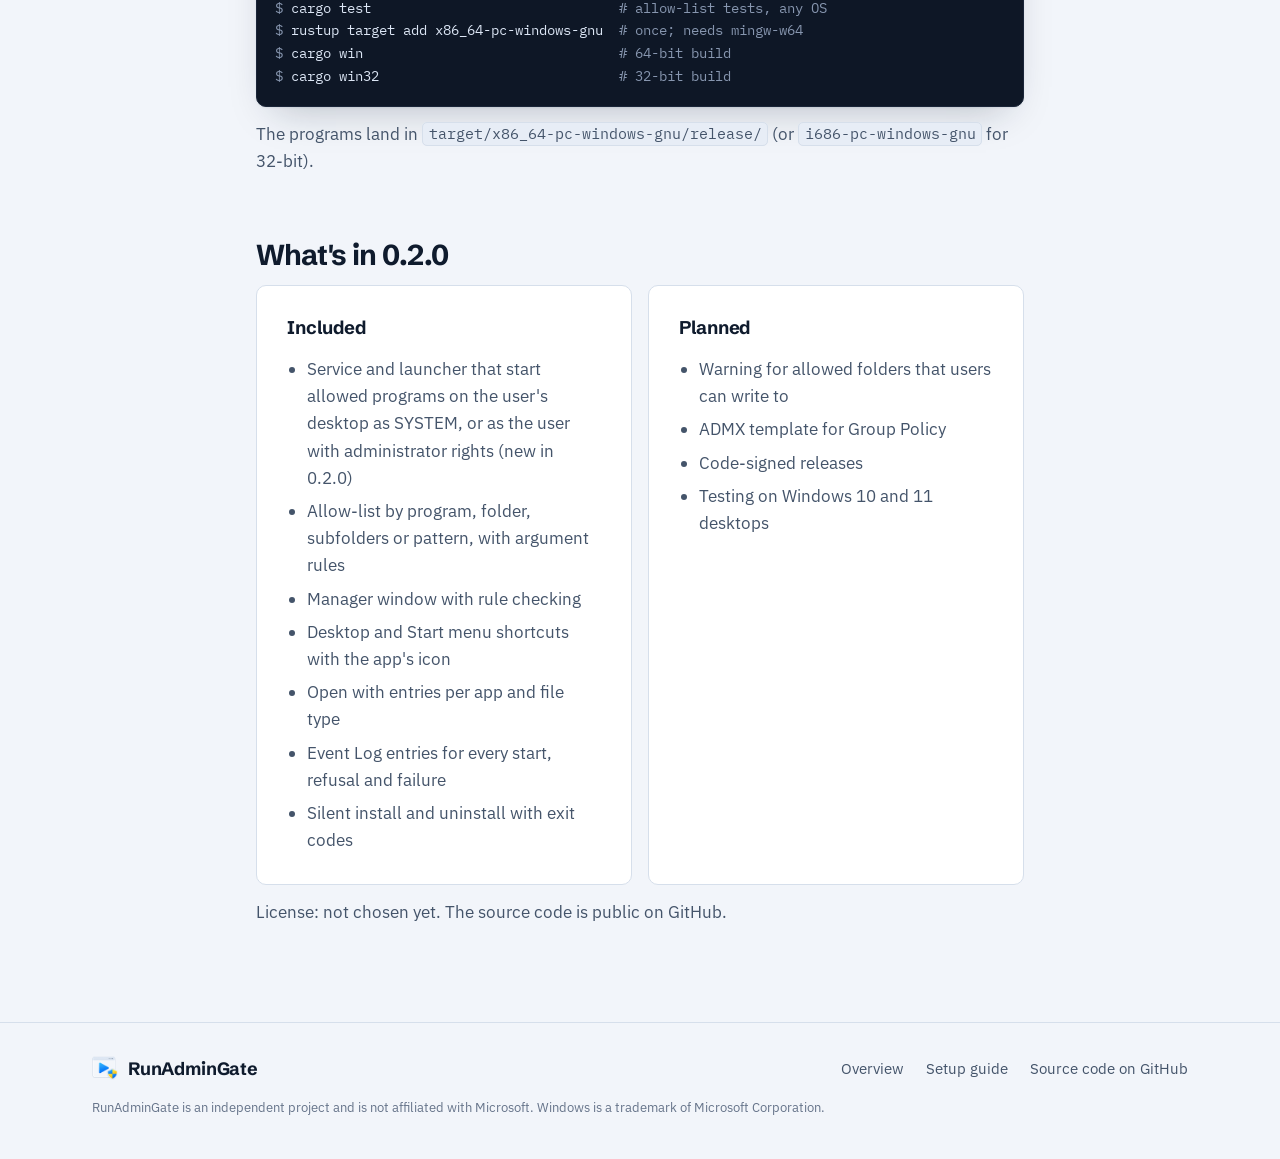
==== commit 452c0ff0: "feat: administrator mode (/asadmin) and Run as selector /asadmin entries start the program as the re" ====
--- a/site/download.html
+++ b/site/download.html
@@ -5,7 +5,7 @@
 <meta name="viewport" content="width=device-width, initial-scale=1, viewport-fit=cover">
 <title>Download RunAdminGate</title>
 <meta name="claude:viewport-fit-sides" content="cover">
-<meta name="description" content="Download RunAdminGate 0.1.0 for Windows 10, 11 and Windows Server (64-bit), check the file hash, or build it from source with Rust.">
+<meta name="description" content="Download RunAdminGate 0.2.0 for Windows 10, 11 and Windows Server (64-bit), check the file hash, or build it from source with Rust.">
 <link rel="icon" type="image/png" href="img/logo-64.png">
 <link rel="preconnect" href="https://fonts.googleapis.com">
 <link rel="preconnect" href="https://fonts.gstatic.com" crossorigin>
@@ -42,7 +42,7 @@
         <div class="release-top">
           <img src="img/logo.png" alt="" width="64" height="64">
           <div>
-            <h2>RunAdminGate 0.1.0</h2>
+            <h2>RunAdminGate 0.2.0</h2>
             <p>Windows 10, 11 and Server · 64-bit (x64)</p>
           </div>
           <span class="pill">Preview</span>
@@ -111,12 +111,12 @@
     </section>
 
     <section id="changes">
-      <h2>What's in 0.1.0</h2>
+      <h2>What's in 0.2.0</h2>
       <div class="notes-cols">
         <div class="panel">
           <h3>Included</h3>
           <ul>
-            <li>Service and launcher that start allowed programs as SYSTEM in the user's session</li>
+            <li>Service and launcher that start allowed programs on the user's desktop as SYSTEM, or as the user with administrator rights (new in 0.2.0)</li>
             <li>Allow-list by program, folder, subfolders or pattern, with argument rules</li>
             <li>Manager window with rule checking</li>
             <li>Desktop and Start menu shortcuts with the app's icon</li>
@@ -128,7 +128,6 @@
         <div class="panel">
           <h3>Planned</h3>
           <ul>
-            <li>Run as the user with temporary admin rights (<code>/asadmin</code>)</li>
             <li>Warning for allowed folders that users can write to</li>
             <li>ADMX template for Group Policy</li>
             <li>Code-signed releases</li>
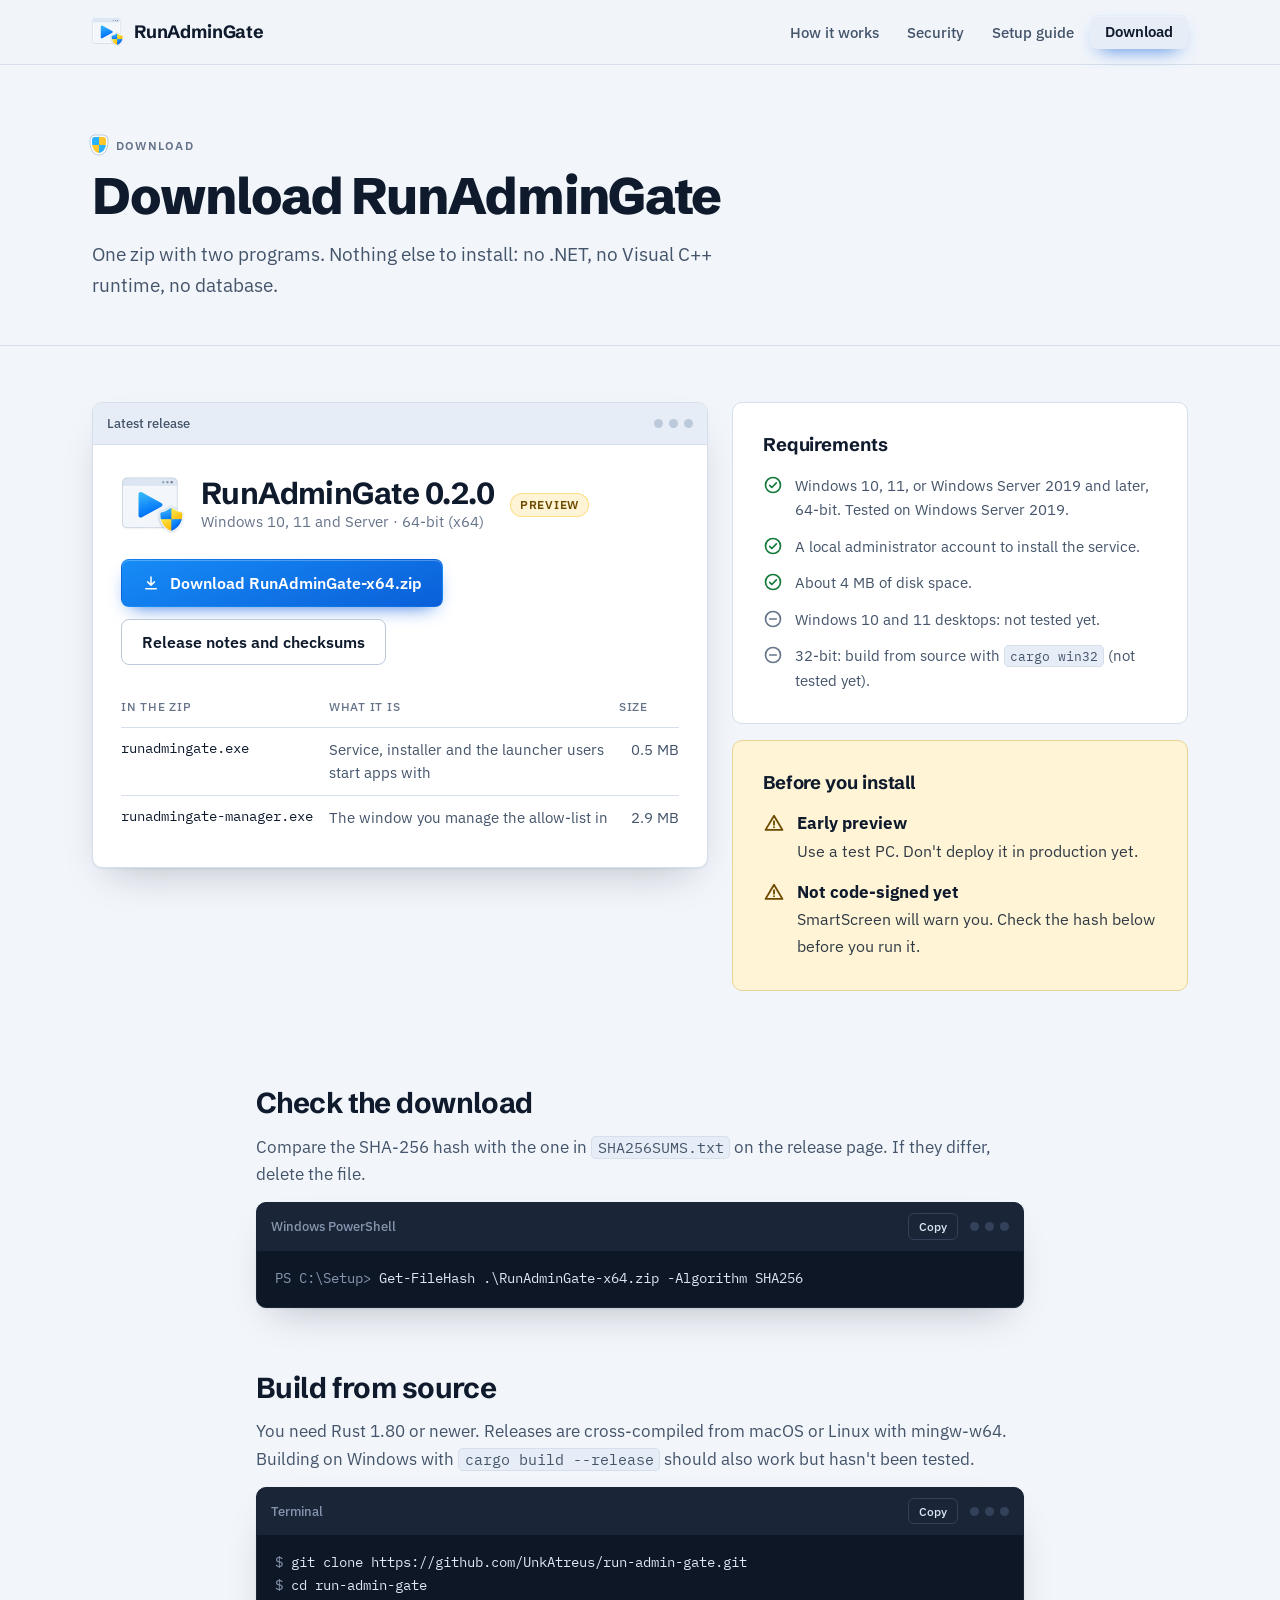
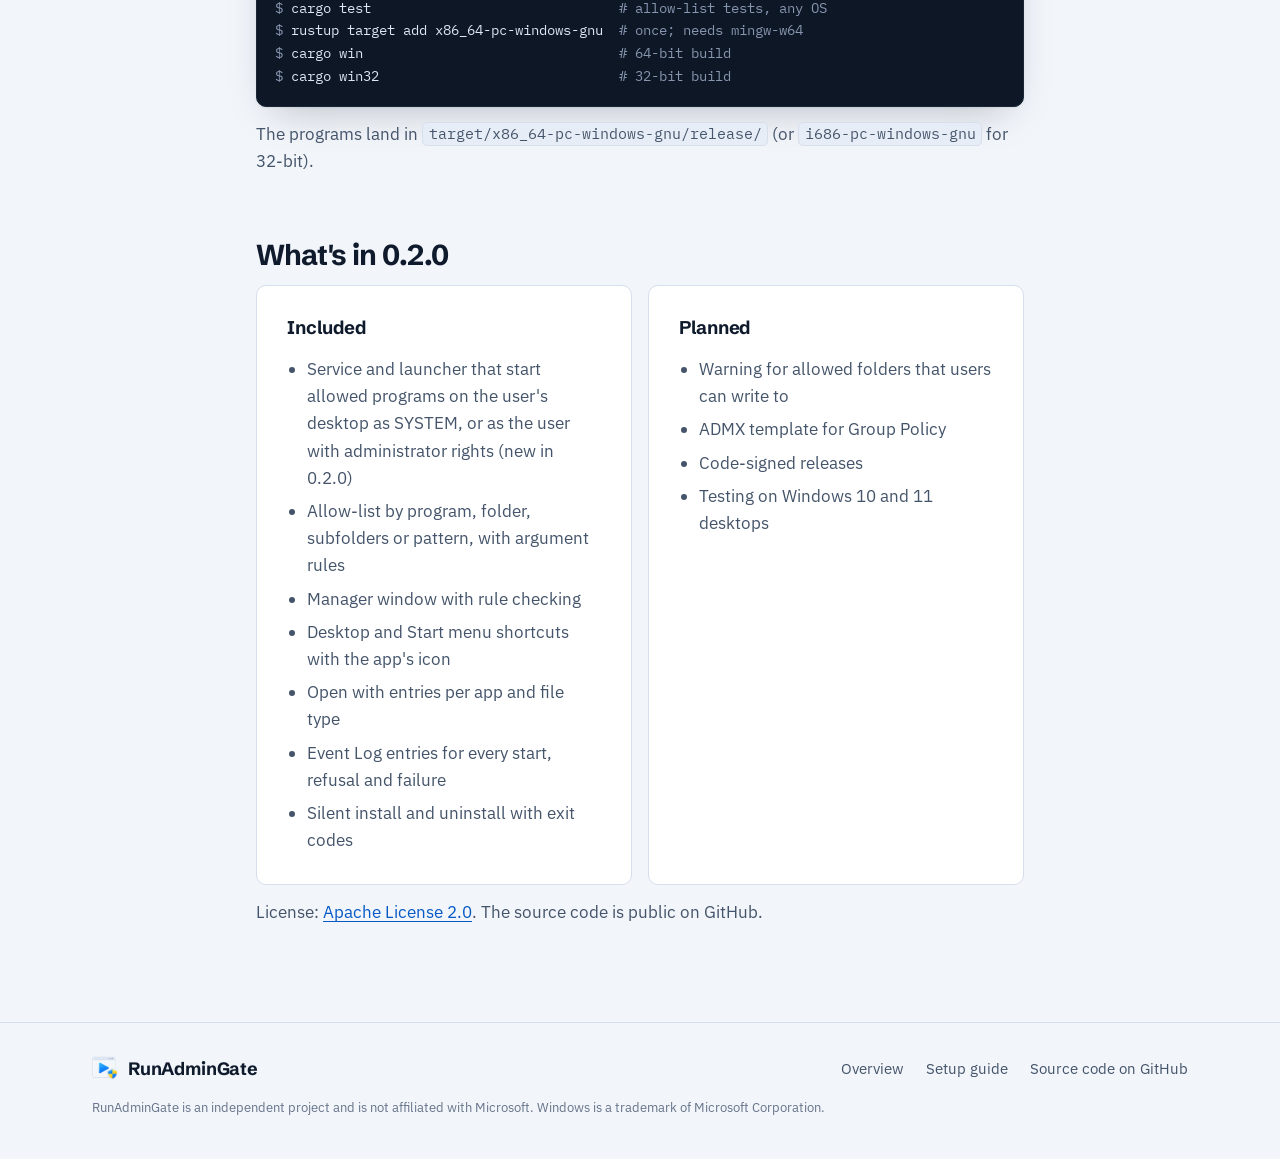
==== commit f60bb766: "chore: license under Apache-2.0 Add LICENSE (Apache License 2.0), set the crate license, and update " ====
--- a/site/download.html
+++ b/site/download.html
@@ -135,7 +135,7 @@
           </ul>
         </div>
       </div>
-      <p>License: not chosen yet. The source code is public on GitHub.</p>
+      <p>License: <a href="https://github.com/UnkAtreus/run-admin-gate/blob/main/LICENSE">Apache License 2.0</a>. The source code is public on GitHub.</p>
     </section>
   </div>
 </main>
